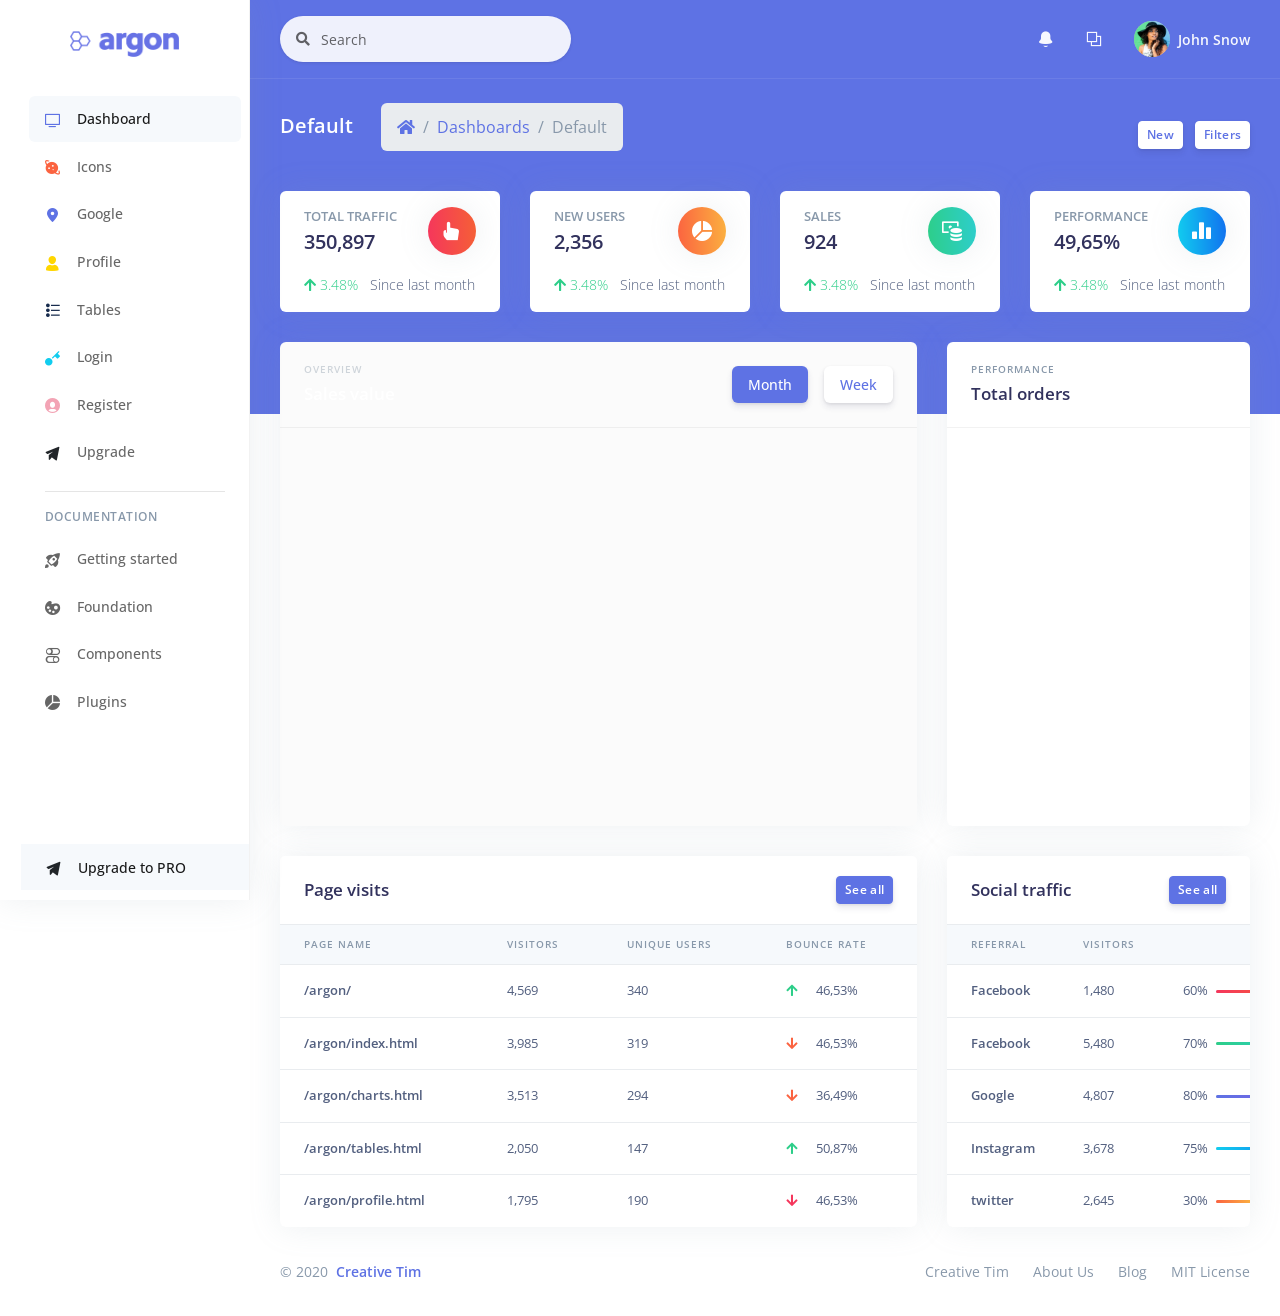
==== templates/backup.html @ ff3c2472 "settings" ====
<!--
=========================================================
* Argon Dashboard - v1.2.0
=========================================================
* Product Page: https://www.creative-tim.com/product/argon-dashboard


* Copyright  Creative Tim (http://www.creative-tim.com)
* Coded by www.creative-tim.com



=========================================================
* The above copyright notice and this permission notice shall be included in all copies or substantial portions of the Software.
-->
<!DOCTYPE html>
<html>

<head>
  <meta charset="utf-8">
  <meta name="viewport" content="width=device-width, initial-scale=1, shrink-to-fit=no">
  <meta name="description" content="Start your development with a Dashboard for Bootstrap 4.">
  <meta name="author" content="Creative Tim">
  <title>Argon Dashboard - Free Dashboard for Bootstrap 4</title>
  <!-- Favicon -->
  <link rel="icon" href="../static/assets/img/brand/favicon.png" type="image/png">
  <!-- Fonts -->
  <link rel="stylesheet" href="https://fonts.googleapis.com/css?family=Open+Sans:300,400,600,700">
  <!-- Icons -->
  <link rel="stylesheet" href="../static/assets/vendor/nucleo/css/nucleo.css" type="text/css">
  <link rel="stylesheet" href="../static/assets/vendor/@fortawesome/fontawesome-free/css/all.min.css" type="text/css">
  <!-- Page plugins -->
  <!-- Argon CSS -->
  <link rel="stylesheet" href="../static/assets/css/argon.css?v=1.2.0" type="text/css">
</head>

<body>
  <!-- Sidenav -->
  <nav class="sidenav navbar navbar-vertical  fixed-left  navbar-expand-xs navbar-light bg-white" id="sidenav-main">
    <div class="scrollbar-inner">
      <!-- Brand -->
      <div class="sidenav-header  align-items-center">
        <a class="navbar-brand" href="javascript:void(0)">
          <img src="../static/assets/img/brand/blue.png" class="navbar-brand-img" alt="...">
        </a>
      </div>
      <div class="navbar-inner">
        <!-- Collapse -->
        <div class="collapse navbar-collapse" id="sidenav-collapse-main">
          <!-- Nav items -->
          <ul class="navbar-nav">
            <li class="nav-item">
              <a class="nav-link active" href="/dashboard">
                <i class="ni ni-tv-2 text-primary"></i>
                <span class="nav-link-text">Dashboard</span>
              </a>
            </li>
            <li class="nav-item">
              <a class="nav-link" href="/icons">
                <i class="ni ni-planet text-orange"></i>
                <span class="nav-link-text">Icons</span>
              </a>
            </li>
            <li class="nav-item">
              <a class="nav-link" href="/maps">
                <i class="ni ni-pin-3 text-primary"></i>
                <span class="nav-link-text">Google</span>
              </a>
            </li>
            <li class="nav-item">
              <a class="nav-link" href="/profile">
                <i class="ni ni-single-02 text-yellow"></i>
                <span class="nav-link-text">Profile</span>
              </a>
            </li>
            <li class="nav-item">
              <a class="nav-link" href="/tables">
                <i class="ni ni-bullet-list-67 text-default"></i>
                <span class="nav-link-text">Tables</span>
              </a>
            </li>
            <li class="nav-item">
              <a class="nav-link" href="/login">
                <i class="ni ni-key-25 text-info"></i>
                <span class="nav-link-text">Login</span>
              </a>
            </li>
            <li class="nav-item">
              <a class="nav-link" href="/register">
                <i class="ni ni-circle-08 text-pink"></i>
                <span class="nav-link-text">Register</span>
              </a>
            </li>
            <li class="nav-item">
              <a class="nav-link" href="/upgrade">
                <i class="ni ni-send text-dark"></i>
                <span class="nav-link-text">Upgrade</span>
              </a>
            </li>
          </ul>
          <!-- Divider -->
          <hr class="my-3">
          <!-- Heading -->
          <h6 class="navbar-heading p-0 text-muted">
            <span class="docs-normal">Documentation</span>
          </h6>
          <!-- Navigation -->
          <ul class="navbar-nav mb-md-3">
            <li class="nav-item">
              <a class="nav-link" href="https://demos.creative-tim.com/argon-dashboard/docs/getting-started/overview.html" target="_blank">
                <i class="ni ni-spaceship"></i>
                <span class="nav-link-text">Getting started</span>
              </a>
            </li>
            <li class="nav-item">
              <a class="nav-link" href="https://demos.creative-tim.com/argon-dashboard/docs/foundation/colors.html" target="_blank">
                <i class="ni ni-palette"></i>
                <span class="nav-link-text">Foundation</span>
              </a>
            </li>
            <li class="nav-item">
              <a class="nav-link" href="https://demos.creative-tim.com/argon-dashboard/docs/components/alerts.html" target="_blank">
                <i class="ni ni-ui-04"></i>
                <span class="nav-link-text">Components</span>
              </a>
            </li>
            <li class="nav-item">
              <a class="nav-link" href="https://demos.creative-tim.com/argon-dashboard/docs/plugins/charts.html" target="_blank">
                <i class="ni ni-chart-pie-35"></i>
                <span class="nav-link-text">Plugins</span>
              </a>
            </li>
            <li class="nav-item">
              <a class="nav-link active active-pro" href="/upgrade">
                <i class="ni ni-send text-dark"></i>
                <span class="nav-link-text">Upgrade to PRO</span>
              </a>
            </li>
          </ul>
        </div>
      </div>
    </div>
  </nav>
  <!-- Main content -->
  <div class="main-content" id="panel">
    <!-- Topnav -->
    <nav class="navbar navbar-top navbar-expand navbar-dark bg-primary border-bottom">
      <div class="container-fluid">
        <div class="collapse navbar-collapse" id="navbarSupportedContent">
          <!-- Search form -->
          <form class="navbar-search navbar-search-light form-inline mr-sm-3" id="navbar-search-main">
            <div class="form-group mb-0">
              <div class="input-group input-group-alternative input-group-merge">
                <div class="input-group-prepend">
                  <span class="input-group-text"><i class="fas fa-search"></i></span>
                </div>
                <input class="form-control" placeholder="Search" type="text">
              </div>
            </div>
            <button type="button" class="close" data-action="search-close" data-target="#navbar-search-main" aria-label="Close">
              <span aria-hidden="true">×</span>
            </button>
          </form>
          <!-- Navbar links -->
          <ul class="navbar-nav align-items-center  ml-md-auto ">
            <li class="nav-item d-xl-none">
              <!-- Sidenav toggler -->
              <div class="pr-3 sidenav-toggler sidenav-toggler-dark" data-action="sidenav-pin" data-target="#sidenav-main">
                <div class="sidenav-toggler-inner">
                  <i class="sidenav-toggler-line"></i>
                  <i class="sidenav-toggler-line"></i>
                  <i class="sidenav-toggler-line"></i>
                </div>
              </div>
            </li>
            <li class="nav-item d-sm-none">
              <a class="nav-link" href="#" data-action="search-show" data-target="#navbar-search-main">
                <i class="ni ni-zoom-split-in"></i>
              </a>
            </li>
            <li class="nav-item dropdown">
              <a class="nav-link" href="#" role="button" data-toggle="dropdown" aria-haspopup="true" aria-expanded="false">
                <i class="ni ni-bell-55"></i>
              </a>
              <div class="dropdown-menu dropdown-menu-xl  dropdown-menu-right  py-0 overflow-hidden">
                <!-- Dropdown header -->
                <div class="px-3 py-3">
                  <h6 class="text-sm text-muted m-0">You have <strong class="text-primary">13</strong> notifications.</h6>
                </div>
                <!-- List group -->
                <div class="list-group list-group-flush">
                  <a href="#!" class="list-group-item list-group-item-action">
                    <div class="row align-items-center">
                      <div class="col-auto">
                        <!-- Avatar -->
                        <img alt="Image placeholder" src="../static/assets/img/theme/team-1.jpg" class="avatar rounded-circle">
                      </div>
                      <div class="col ml--2">
                        <div class="d-flex justify-content-between align-items-center">
                          <div>
                            <h4 class="mb-0 text-sm">John Snow</h4>
                          </div>
                          <div class="text-right text-muted">
                            <small>2 hrs ago</small>
                          </div>
                        </div>
                        <p class="text-sm mb-0">Let's meet at Starbucks at 11:30. Wdyt?</p>
                      </div>
                    </div>
                  </a>
                  <a href="#!" class="list-group-item list-group-item-action">
                    <div class="row align-items-center">
                      <div class="col-auto">
                        <!-- Avatar -->
                        <img alt="Image placeholder" src="../static/assets/img/theme/team-2.jpg" class="avatar rounded-circle">
                      </div>
                      <div class="col ml--2">
                        <div class="d-flex justify-content-between align-items-center">
                          <div>
                            <h4 class="mb-0 text-sm">John Snow</h4>
                          </div>
                          <div class="text-right text-muted">
                            <small>3 hrs ago</small>
                          </div>
                        </div>
                        <p class="text-sm mb-0">A new issue has been reported for Argon.</p>
                      </div>
                    </div>
                  </a>
                  <a href="#!" class="list-group-item list-group-item-action">
                    <div class="row align-items-center">
                      <div class="col-auto">
                        <!-- Avatar -->
                        <img alt="Image placeholder" src="../static/assets/img/theme/team-3.jpg" class="avatar rounded-circle">
                      </div>
                      <div class="col ml--2">
                        <div class="d-flex justify-content-between align-items-center">
                          <div>
                            <h4 class="mb-0 text-sm">John Snow</h4>
                          </div>
                          <div class="text-right text-muted">
                            <small>5 hrs ago</small>
                          </div>
                        </div>
                        <p class="text-sm mb-0">Your posts have been liked a lot.</p>
                      </div>
                    </div>
                  </a>
                  <a href="#!" class="list-group-item list-group-item-action">
                    <div class="row align-items-center">
                      <div class="col-auto">
                        <!-- Avatar -->
                        <img alt="Image placeholder" src="../static/assets/img/theme/team-4.jpg" class="avatar rounded-circle">
                      </div>
                      <div class="col ml--2">
                        <div class="d-flex justify-content-between align-items-center">
                          <div>
                            <h4 class="mb-0 text-sm">John Snow</h4>
                          </div>
                          <div class="text-right text-muted">
                            <small>2 hrs ago</small>
                          </div>
                        </div>
                        <p class="text-sm mb-0">Let's meet at Starbucks at 11:30. Wdyt?</p>
                      </div>
                    </div>
                  </a>
                  <a href="#!" class="list-group-item list-group-item-action">
                    <div class="row align-items-center">
                      <div class="col-auto">
                        <!-- Avatar -->
                        <img alt="Image placeholder" src="../static/assets/img/theme/team-5.jpg" class="avatar rounded-circle">
                      </div>
                      <div class="col ml--2">
                        <div class="d-flex justify-content-between align-items-center">
                          <div>
                            <h4 class="mb-0 text-sm">John Snow</h4>
                          </div>
                          <div class="text-right text-muted">
                            <small>3 hrs ago</small>
                          </div>
                        </div>
                        <p class="text-sm mb-0">A new issue has been reported for Argon.</p>
                      </div>
                    </div>
                  </a>
                </div>
                <!-- View all -->
                <a href="#!" class="dropdown-item text-center text-primary font-weight-bold py-3">View all</a>
              </div>
            </li>
            <li class="nav-item dropdown">
              <a class="nav-link" href="#" role="button" data-toggle="dropdown" aria-haspopup="true" aria-expanded="false">
                <i class="ni ni-ungroup"></i>
              </a>
              <div class="dropdown-menu dropdown-menu-lg dropdown-menu-dark bg-default  dropdown-menu-right ">
                <div class="row shortcuts px-4">
                  <a href="#!" class="col-4 shortcut-item">
                    <span class="shortcut-media avatar rounded-circle bg-gradient-red">
                      <i class="ni ni-calendar-grid-58"></i>
                    </span>
                    <small>Calendar</small>
                  </a>
                  <a href="#!" class="col-4 shortcut-item">
                    <span class="shortcut-media avatar rounded-circle bg-gradient-orange">
                      <i class="ni ni-email-83"></i>
                    </span>
                    <small>Email</small>
                  </a>
                  <a href="#!" class="col-4 shortcut-item">
                    <span class="shortcut-media avatar rounded-circle bg-gradient-info">
                      <i class="ni ni-credit-card"></i>
                    </span>
                    <small>Payments</small>
                  </a>
                  <a href="#!" class="col-4 shortcut-item">
                    <span class="shortcut-media avatar rounded-circle bg-gradient-green">
                      <i class="ni ni-books"></i>
                    </span>
                    <small>Reports</small>
                  </a>
                  <a href="#!" class="col-4 shortcut-item">
                    <span class="shortcut-media avatar rounded-circle bg-gradient-purple">
                      <i class="ni ni-pin-3"></i>
                    </span>
                    <small>Maps</small>
                  </a>
                  <a href="#!" class="col-4 shortcut-item">
                    <span class="shortcut-media avatar rounded-circle bg-gradient-yellow">
                      <i class="ni ni-basket"></i>
                    </span>
                    <small>Shop</small>
                  </a>
                </div>
              </div>
            </li>
          </ul>
          <ul class="navbar-nav align-items-center  ml-auto ml-md-0 ">
            <li class="nav-item dropdown">
              <a class="nav-link pr-0" href="#" role="button" data-toggle="dropdown" aria-haspopup="true" aria-expanded="false">
                <div class="media align-items-center">
                  <span class="avatar avatar-sm rounded-circle">
                    <img alt="Image placeholder" src="../static/assets/img/theme/team-4.jpg">
                  </span>
                  <div class="media-body  ml-2  d-none d-lg-block">
                    <span class="mb-0 text-sm  font-weight-bold">John Snow</span>
                  </div>
                </div>
              </a>
              <div class="dropdown-menu  dropdown-menu-right ">
                <div class="dropdown-header noti-title">
                  <h6 class="text-overflow m-0">Welcome!</h6>
                </div>
                <a href="#!" class="dropdown-item">
                  <i class="ni ni-single-02"></i>
                  <span>My profile</span>
                </a>
                <a href="#!" class="dropdown-item">
                  <i class="ni ni-settings-gear-65"></i>
                  <span>Settings</span>
                </a>
                <a href="#!" class="dropdown-item">
                  <i class="ni ni-calendar-grid-58"></i>
                  <span>Activity</span>
                </a>
                <a href="#!" class="dropdown-item">
                  <i class="ni ni-support-16"></i>
                  <span>Support</span>
                </a>
                <div class="dropdown-divider"></div>
                <a href="#!" class="dropdown-item">
                  <i class="ni ni-user-run"></i>
                  <span>Logout</span>
                </a>
              </div>
            </li>
          </ul>
        </div>
      </div>
    </nav>
    <!-- Header -->
    <!-- Header -->
    <div class="header bg-primary pb-6">
      <div class="container-fluid">
        <div class="header-body">
          <div class="row align-items-center py-4">
            <div class="col-lg-6 col-7">
              <h6 class="h2 text-white d-inline-block mb-0">Default</h6>
              <nav aria-label="breadcrumb" class="d-none d-md-inline-block ml-md-4">
                <ol class="breadcrumb breadcrumb-links breadcrumb-dark">
                  <li class="breadcrumb-item"><a href="#"><i class="fas fa-home"></i></a></li>
                  <li class="breadcrumb-item"><a href="#">Dashboards</a></li>
                  <li class="breadcrumb-item active" aria-current="page">Default</li>
                </ol>
              </nav>
            </div>
            <div class="col-lg-6 col-5 text-right">
              <a href="#" class="btn btn-sm btn-neutral">New</a>
              <a href="#" class="btn btn-sm btn-neutral">Filters</a>
            </div>
          </div>
          <!-- Card stats -->
          <div class="row">
            <div class="col-xl-3 col-md-6">
              <div class="card card-stats">
                <!-- Card body -->
                <div class="card-body">
                  <div class="row">
                    <div class="col">
                      <h5 class="card-title text-uppercase text-muted mb-0">Total traffic</h5>
                      <span class="h2 font-weight-bold mb-0">350,897</span>
                    </div>
                    <div class="col-auto">
                      <div class="icon icon-shape bg-gradient-red text-white rounded-circle shadow">
                        <i class="ni ni-active-40"></i>
                      </div>
                    </div>
                  </div>
                  <p class="mt-3 mb-0 text-sm">
                    <span class="text-success mr-2"><i class="fa fa-arrow-up"></i> 3.48%</span>
                    <span class="text-nowrap">Since last month</span>
                  </p>
                </div>
              </div>
            </div>
            <div class="col-xl-3 col-md-6">
              <div class="card card-stats">
                <!-- Card body -->
                <div class="card-body">
                  <div class="row">
                    <div class="col">
                      <h5 class="card-title text-uppercase text-muted mb-0">New users</h5>
                      <span class="h2 font-weight-bold mb-0">2,356</span>
                    </div>
                    <div class="col-auto">
                      <div class="icon icon-shape bg-gradient-orange text-white rounded-circle shadow">
                        <i class="ni ni-chart-pie-35"></i>
                      </div>
                    </div>
                  </div>
                  <p class="mt-3 mb-0 text-sm">
                    <span class="text-success mr-2"><i class="fa fa-arrow-up"></i> 3.48%</span>
                    <span class="text-nowrap">Since last month</span>
                  </p>
                </div>
              </div>
            </div>
            <div class="col-xl-3 col-md-6">
              <div class="card card-stats">
                <!-- Card body -->
                <div class="card-body">
                  <div class="row">
                    <div class="col">
                      <h5 class="card-title text-uppercase text-muted mb-0">Sales</h5>
                      <span class="h2 font-weight-bold mb-0">924</span>
                    </div>
                    <div class="col-auto">
                      <div class="icon icon-shape bg-gradient-green text-white rounded-circle shadow">
                        <i class="ni ni-money-coins"></i>
                      </div>
                    </div>
                  </div>
                  <p class="mt-3 mb-0 text-sm">
                    <span class="text-success mr-2"><i class="fa fa-arrow-up"></i> 3.48%</span>
                    <span class="text-nowrap">Since last month</span>
                  </p>
                </div>
              </div>
            </div>
            <div class="col-xl-3 col-md-6">
              <div class="card card-stats">
                <!-- Card body -->
                <div class="card-body">
                  <div class="row">
                    <div class="col">
                      <h5 class="card-title text-uppercase text-muted mb-0">Performance</h5>
                      <span class="h2 font-weight-bold mb-0">49,65%</span>
                    </div>
                    <div class="col-auto">
                      <div class="icon icon-shape bg-gradient-info text-white rounded-circle shadow">
                        <i class="ni ni-chart-bar-32"></i>
                      </div>
                    </div>
                  </div>
                  <p class="mt-3 mb-0 text-sm">
                    <span class="text-success mr-2"><i class="fa fa-arrow-up"></i> 3.48%</span>
                    <span class="text-nowrap">Since last month</span>
                  </p>
                </div>
              </div>
            </div>
          </div>
        </div>
      </div>
    </div>
    <!-- Page content -->
    <div class="container-fluid mt--6">
      <div class="row">
        <div class="col-xl-8">
          <div class="card bg-default">
            <div class="card-header bg-transparent">
              <div class="row align-items-center">
                <div class="col">
                  <h6 class="text-light text-uppercase ls-1 mb-1">Overview</h6>
                  <h5 class="h3 text-white mb-0">Sales value</h5>
                </div>
                <div class="col">
                  <ul class="nav nav-pills justify-content-end">
                    <li class="nav-item mr-2 mr-md-0" data-toggle="chart" data-target="#chart-sales-dark" data-update='{"data":{"datasets":[{"data":[0, 20, 10, 30, 15, 40, 20, 60, 60]}]}}' data-prefix="$" data-suffix="k">
                      <a href="#" class="nav-link py-2 px-3 active" data-toggle="tab">
                        <span class="d-none d-md-block">Month</span>
                        <span class="d-md-none">M</span>
                      </a>
                    </li>
                    <li class="nav-item" data-toggle="chart" data-target="#chart-sales-dark" data-update='{"data":{"datasets":[{"data":[0, 20, 5, 25, 10, 30, 15, 40, 40]}]}}' data-prefix="$" data-suffix="k">
                      <a href="#" class="nav-link py-2 px-3" data-toggle="tab">
                        <span class="d-none d-md-block">Week</span>
                        <span class="d-md-none">W</span>
                      </a>
                    </li>
                  </ul>
                </div>
              </div>
            </div>
            <div class="card-body">
              <!-- Chart -->
              <div class="chart">
                <!-- Chart wrapper -->
                <canvas id="chart-sales-dark" class="chart-canvas"></canvas>
              </div>
            </div>
          </div>
        </div>
        <div class="col-xl-4">
          <div class="card">
            <div class="card-header bg-transparent">
              <div class="row align-items-center">
                <div class="col">
                  <h6 class="text-uppercase text-muted ls-1 mb-1">Performance</h6>
                  <h5 class="h3 mb-0">Total orders</h5>
                </div>
              </div>
            </div>
            <div class="card-body">
              <!-- Chart -->
              <div class="chart">
                <canvas id="chart-bars" class="chart-canvas"></canvas>
              </div>
            </div>
          </div>
        </div>
      </div>
      <div class="row">
        <div class="col-xl-8">
          <div class="card">
            <div class="card-header border-0">
              <div class="row align-items-center">
                <div class="col">
                  <h3 class="mb-0">Page visits</h3>
                </div>
                <div class="col text-right">
                  <a href="#!" class="btn btn-sm btn-primary">See all</a>
                </div>
              </div>
            </div>
            <div class="table-responsive">
              <!-- Projects table -->
              <table class="table align-items-center table-flush">
                <thead class="thead-light">
                  <tr>
                    <th scope="col">Page name</th>
                    <th scope="col">Visitors</th>
                    <th scope="col">Unique users</th>
                    <th scope="col">Bounce rate</th>
                  </tr>
                </thead>
                <tbody>
                  <tr>
                    <th scope="row">
                      /argon/
                    </th>
                    <td>
                      4,569
                    </td>
                    <td>
                      340
                    </td>
                    <td>
                      <i class="fas fa-arrow-up text-success mr-3"></i> 46,53%
                    </td>
                  </tr>
                  <tr>
                    <th scope="row">
                      /argon/index.html
                    </th>
                    <td>
                      3,985
                    </td>
                    <td>
                      319
                    </td>
                    <td>
                      <i class="fas fa-arrow-down text-warning mr-3"></i> 46,53%
                    </td>
                  </tr>
                  <tr>
                    <th scope="row">
                      /argon/charts.html
                    </th>
                    <td>
                      3,513
                    </td>
                    <td>
                      294
                    </td>
                    <td>
                      <i class="fas fa-arrow-down text-warning mr-3"></i> 36,49%
                    </td>
                  </tr>
                  <tr>
                    <th scope="row">
                      /argon/tables.html
                    </th>
                    <td>
                      2,050
                    </td>
                    <td>
                      147
                    </td>
                    <td>
                      <i class="fas fa-arrow-up text-success mr-3"></i> 50,87%
                    </td>
                  </tr>
                  <tr>
                    <th scope="row">
                      /argon/profile.html
                    </th>
                    <td>
                      1,795
                    </td>
                    <td>
                      190
                    </td>
                    <td>
                      <i class="fas fa-arrow-down text-danger mr-3"></i> 46,53%
                    </td>
                  </tr>
                </tbody>
              </table>
            </div>
          </div>
        </div>
        <div class="col-xl-4">
          <div class="card">
            <div class="card-header border-0">
              <div class="row align-items-center">
                <div class="col">
                  <h3 class="mb-0">Social traffic</h3>
                </div>
                <div class="col text-right">
                  <a href="#!" class="btn btn-sm btn-primary">See all</a>
                </div>
              </div>
            </div>
            <div class="table-responsive">
              <!-- Projects table -->
              <table class="table align-items-center table-flush">
                <thead class="thead-light">
                  <tr>
                    <th scope="col">Referral</th>
                    <th scope="col">Visitors</th>
                    <th scope="col"></th>
                  </tr>
                </thead>
                <tbody>
                  <tr>
                    <th scope="row">
                      Facebook
                    </th>
                    <td>
                      1,480
                    </td>
                    <td>
                      <div class="d-flex align-items-center">
                        <span class="mr-2">60%</span>
                        <div>
                          <div class="progress">
                            <div class="progress-bar bg-gradient-danger" role="progressbar" aria-valuenow="60" aria-valuemin="0" aria-valuemax="100" style="width: 60%;"></div>
                          </div>
                        </div>
                      </div>
                    </td>
                  </tr>
                  <tr>
                    <th scope="row">
                      Facebook
                    </th>
                    <td>
                      5,480
                    </td>
                    <td>
                      <div class="d-flex align-items-center">
                        <span class="mr-2">70%</span>
                        <div>
                          <div class="progress">
                            <div class="progress-bar bg-gradient-success" role="progressbar" aria-valuenow="70" aria-valuemin="0" aria-valuemax="100" style="width: 70%;"></div>
                          </div>
                        </div>
                      </div>
                    </td>
                  </tr>
                  <tr>
                    <th scope="row">
                      Google
                    </th>
                    <td>
                      4,807
                    </td>
                    <td>
                      <div class="d-flex align-items-center">
                        <span class="mr-2">80%</span>
                        <div>
                          <div class="progress">
                            <div class="progress-bar bg-gradient-primary" role="progressbar" aria-valuenow="80" aria-valuemin="0" aria-valuemax="100" style="width: 80%;"></div>
                          </div>
                        </div>
                      </div>
                    </td>
                  </tr>
                  <tr>
                    <th scope="row">
                      Instagram
                    </th>
                    <td>
                      3,678
                    </td>
                    <td>
                      <div class="d-flex align-items-center">
                        <span class="mr-2">75%</span>
                        <div>
                          <div class="progress">
                            <div class="progress-bar bg-gradient-info" role="progressbar" aria-valuenow="75" aria-valuemin="0" aria-valuemax="100" style="width: 75%;"></div>
                          </div>
                        </div>
                      </div>
                    </td>
                  </tr>
                  <tr>
                    <th scope="row">
                      twitter
                    </th>
                    <td>
                      2,645
                    </td>
                    <td>
                      <div class="d-flex align-items-center">
                        <span class="mr-2">30%</span>
                        <div>
                          <div class="progress">
                            <div class="progress-bar bg-gradient-warning" role="progressbar" aria-valuenow="30" aria-valuemin="0" aria-valuemax="100" style="width: 30%;"></div>
                          </div>
                        </div>
                      </div>
                    </td>
                  </tr>
                </tbody>
              </table>
            </div>
          </div>
        </div>
      </div>
      <!-- Footer -->
      <footer class="footer pt-0">
        <div class="row align-items-center justify-content-lg-between">
          <div class="col-lg-6">
            <div class="copyright text-center  text-lg-left  text-muted">
              &copy; 2020 <a href="https://www.creative-tim.com" class="font-weight-bold ml-1" target="_blank">Creative Tim</a>
            </div>
          </div>
          <div class="col-lg-6">
            <ul class="nav nav-footer justify-content-center justify-content-lg-end">
              <li class="nav-item">
                <a href="https://www.creative-tim.com" class="nav-link" target="_blank">Creative Tim</a>
              </li>
              <li class="nav-item">
                <a href="https://www.creative-tim.com/presentation" class="nav-link" target="_blank">About Us</a>
              </li>
              <li class="nav-item">
                <a href="http://blog.creative-tim.com" class="nav-link" target="_blank">Blog</a>
              </li>
              <li class="nav-item">
                <a href="https://github.com/creativetimofficial/argon-dashboard/blob/master/LICENSE.md" class="nav-link" target="_blank">MIT License</a>
              </li>
            </ul>
          </div>
        </div>
      </footer>
    </div>
  </div>
  <!-- Argon Scripts -->
  <!-- Core -->
  <script src="../static/assets/vendor/jquery/dist/jquery.min.js"></script>
  <script src="../static/assets/vendor/bootstrap/dist/js/bootstrap.bundle.min.js"></script>
  <script src="../static/assets/vendor/js-cookie/js.cookie.js"></script>
  <script src="../static/assets/vendor/jquery.scrollbar/jquery.scrollbar.min.js"></script>
  <script src="../static/assets/vendor/jquery-scroll-lock/dist/jquery-scrollLock.min.js"></script>
  <!-- Optional JS -->
  <script src="../static/assets/vendor/chart.js/dist/Chart.min.js"></script>
  <script src="../static/assets/vendor/chart.js/dist/Chart.extension.js"></script>
  <!-- Argon JS -->
  <script src="../static/assets/js/argon.js?v=1.2.0"></script>
</body>

</html>
---- static/assets/vendor/nucleo/css/nucleo.css ----
/*--------------------------------

hermes-dashboard-icons Web Font - built using nucleoapp.com
License - nucleoapp.com/license/

-------------------------------- */
@font-face {
  font-family: 'NucleoIcons';
  src: url('../fonts/nucleo-icons.eot');
  src: url('../fonts/nucleo-icons.eot') format('embedded-opentype'), url('../fonts/nucleo-icons.woff2') format('woff2'), url('../fonts/nucleo-icons.woff') format('woff'), url('../fonts/nucleo-icons.ttf') format('truetype'), url('../fonts/nucleo-icons.svg') format('svg');
  font-weight: normal;
  font-style: normal;
}
/*------------------------
    base class definition
-------------------------*/
.ni {
  display: inline-block;
  font: normal normal normal 14px/1 NucleoIcons;
  font-size: inherit;
  text-rendering: auto;
  -webkit-font-smoothing: antialiased;
  -moz-osx-font-smoothing: grayscale;
}
/*------------------------
  change icon size
-------------------------*/
.ni-lg {
  font-size: 1.33333333em;
  line-height: 0.75em;
  vertical-align: -15%;
}
.ni-2x {
  font-size: 2em;
}
.ni-3x {
  font-size: 3em;
}
.ni-4x {
  font-size: 4em;
}
.ni-5x {
  font-size: 5em;
}

/*----------------------------------
  add a square/circle background
-----------------------------------*/
.ni.square,
.ni.circle {
  padding: 0.33333333em;
  vertical-align: -16%;
  background-color: #eee;
}
.ni.circle {
  border-radius: 50%;
}
/*------------------------
  list icons
-------------------------*/
.ni-ul {
  padding-left: 0;
  margin-left: 2.14285714em;
  list-style-type: none;
}
.ni-ul > li {
  position: relative;
}
.ni-ul > li > .ni {
  position: absolute;
  left: -1.57142857em;
  top: 0.14285714em;
  text-align: center;
}
.ni-ul > li > .ni.lg {
  top: 0;
  left: -1.35714286em;
}
.ni-ul > li > .ni.circle,
.ni-ul > li > .ni.square {
  top: -0.19047619em;
  left: -1.9047619em;
}
/*------------------------
  spinning icons
-------------------------*/
.ni.spin {
  -webkit-animation: nc-spin 2s infinite linear;
  -moz-animation: nc-spin 2s infinite linear;
  animation: nc-spin 2s infinite linear;
}
@-webkit-keyframes nc-spin {
  0% {
    -webkit-transform: rotate(0deg);
  }
  100% {
    -webkit-transform: rotate(360deg);
  }
}
@-moz-keyframes nc-spin {
  0% {
    -moz-transform: rotate(0deg);
  }
  100% {
    -moz-transform: rotate(360deg);
  }
}
@keyframes nc-spin {
  0% {
    -webkit-transform: rotate(0deg);
    -moz-transform: rotate(0deg);
    -ms-transform: rotate(0deg);
    -o-transform: rotate(0deg);
    transform: rotate(0deg);
  }
  100% {
    -webkit-transform: rotate(360deg);
    -moz-transform: rotate(360deg);
    -ms-transform: rotate(360deg);
    -o-transform: rotate(360deg);
    transform: rotate(360deg);
  }
}
/*------------------------
  rotated/flipped icons
-------------------------*/
.ni.rotate-90 {
  filter: progid:DXImageTransform.Microsoft.BasicImage(rotation=1);
  -webkit-transform: rotate(90deg);
  -moz-transform: rotate(90deg);
  -ms-transform: rotate(90deg);
  -o-transform: rotate(90deg);
  transform: rotate(90deg);
}
.ni.rotate-180 {
  filter: progid:DXImageTransform.Microsoft.BasicImage(rotation=2);
  -webkit-transform: rotate(180deg);
  -moz-transform: rotate(180deg);
  -ms-transform: rotate(180deg);
  -o-transform: rotate(180deg);
  transform: rotate(180deg);
}
.ni.rotate-270 {
  filter: progid:DXImageTransform.Microsoft.BasicImage(rotation=3);
  -webkit-transform: rotate(270deg);
  -moz-transform: rotate(270deg);
  -ms-transform: rotate(270deg);
  -o-transform: rotate(270deg);
  transform: rotate(270deg);
}
.ni.flip-y {
  filter: progid:DXImageTransform.Microsoft.BasicImage(rotation=0);
  -webkit-transform: scale(-1, 1);
  -moz-transform: scale(-1, 1);
  -ms-transform: scale(-1, 1);
  -o-transform: scale(-1, 1);
  transform: scale(-1, 1);
}
.ni.flip-x {
  filter: progid:DXImageTransform.Microsoft.BasicImage(rotation=2);
  -webkit-transform: scale(1, -1);
  -moz-transform: scale(1, -1);
  -ms-transform: scale(1, -1);
  -o-transform: scale(1, -1);
  transform: scale(1, -1);
}
/*------------------------
    font icons
-------------------------*/

.ni-active-40::before {
    content: "\ea02";
}

.ni-air-baloon::before {
    content: "\ea03";
}

.ni-album-2::before {
    content: "\ea04";
}

.ni-align-center::before {
    content: "\ea05";
}

.ni-align-left-2::before {
    content: "\ea06";
}

.ni-ambulance::before {
    content: "\ea07";
}

.ni-app::before {
    content: "\ea08";
}

.ni-archive-2::before {
    content: "\ea09";
}

.ni-atom::before {
    content: "\ea0a";
}

.ni-badge::before {
    content: "\ea0b";
}

.ni-bag-17::before {
    content: "\ea0c";
}

.ni-basket::before {
    content: "\ea0d";
}

.ni-bell-55::before {
    content: "\ea0e";
}

.ni-bold-down::before {
    content: "\ea0f";
}

.ni-bold-left::before {
    content: "\ea10";
}

.ni-bold-right::before {
    content: "\ea11";
}

.ni-bold-up::before {
    content: "\ea12";
}

.ni-bold::before {
    content: "\ea13";
}

.ni-book-bookmark::before {
    content: "\ea14";
}

.ni-books::before {
    content: "\ea15";
}

.ni-box-2::before {
    content: "\ea16";
}

.ni-briefcase-24::before {
    content: "\ea17";
}

.ni-building::before {
    content: "\ea18";
}

.ni-bulb-61::before {
    content: "\ea19";
}

.ni-bullet-list-67::before {
    content: "\ea1a";
}

.ni-bus-front-12::before {
    content: "\ea1b";
}

.ni-button-pause::before {
    content: "\ea1c";
}

.ni-button-play::before {
    content: "\ea1d";
}

.ni-button-power::before {
    content: "\ea1e";
}

.ni-calendar-grid-58::before {
    content: "\ea1f";
}

.ni-camera-compact::before {
    content: "\ea20";
}

.ni-caps-small::before {
    content: "\ea21";
}

.ni-cart::before {
    content: "\ea22";
}

.ni-chart-bar-32::before {
    content: "\ea23";
}

.ni-chart-pie-35::before {
    content: "\ea24";
}

.ni-chat-round::before {
    content: "\ea25";
}

.ni-check-bold::before {
    content: "\ea26";
}

.ni-circle-08::before {
    content: "\ea27";
}

.ni-cloud-download-95::before {
    content: "\ea28";
}

.ni-cloud-upload-96::before {
    content: "\ea29";
}

.ni-compass-04::before {
    content: "\ea2a";
}

.ni-controller::before {
    content: "\ea2b";
}

.ni-credit-card::before {
    content: "\ea2c";
}

.ni-curved-next::before {
    content: "\ea2d";
}

.ni-delivery-fast::before {
    content: "\ea2e";
}

.ni-diamond::before {
    content: "\ea2f";
}

.ni-email-83::before {
    content: "\ea30";
}

.ni-fat-add::before {
    content: "\ea31";
}

.ni-fat-delete::before {
    content: "\ea32";
}

.ni-fat-remove::before {
    content: "\ea33";
}

.ni-favourite-28::before {
    content: "\ea34";
}

.ni-folder-17::before {
    content: "\ea35";
}

.ni-glasses-2::before {
    content: "\ea36";
}

.ni-hat-3::before {
    content: "\ea37";
}

.ni-headphones::before {
    content: "\ea38";
}

.ni-html5::before {
    content: "\ea39";
}

.ni-istanbul::before {
    content: "\ea3a";
}

.ni-key-25::before {
    content: "\ea3b";
}

.ni-laptop::before {
    content: "\ea3c";
}

.ni-like-2::before {
    content: "\ea3d";
}

.ni-lock-circle-open::before {
    content: "\ea3e";
}

.ni-map-big::before {
    content: "\ea3f";
}

.ni-mobile-button::before {
    content: "\ea40";
}

.ni-money-coins::before {
    content: "\ea41";
}

.ni-note-03::before {
    content: "\ea42";
}

.ni-notification-70::before {
    content: "\ea43";
}

.ni-palette::before {
    content: "\ea44";
}

.ni-paper-diploma::before {
    content: "\ea45";
}

.ni-pin-3::before {
    content: "\ea46";
}

.ni-planet::before {
    content: "\ea47";
}

.ni-ruler-pencil::before {
    content: "\ea48";
}

.ni-satisfied::before {
    content: "\ea49";
}

.ni-scissors::before {
    content: "\ea4a";
}

.ni-send::before {
    content: "\ea4b";
}

.ni-settings-gear-65::before {
    content: "\ea4c";
}

.ni-settings::before {
    content: "\ea4d";
}

.ni-single-02::before {
    content: "\ea4e";
}

.ni-single-copy-04::before {
    content: "\ea4f";
}

.ni-sound-wave::before {
    content: "\ea50";
}

.ni-spaceship::before {
    content: "\ea51";
}

.ni-square-pin::before {
    content: "\ea52";
}

.ni-support-16::before {
    content: "\ea53";
}

.ni-tablet-button::before {
    content: "\ea54";
}

.ni-tag::before {
    content: "\ea55";
}

.ni-tie-bow::before {
    content: "\ea56";
}

.ni-time-alarm::before {
    content: "\ea57";
}

.ni-trophy::before {
    content: "\ea58";
}

.ni-tv-2::before {
    content: "\ea59";
}

.ni-umbrella-13::before {
    content: "\ea5a";
}

.ni-user-run::before {
    content: "\ea5b";
}

.ni-vector::before {
    content: "\ea5c";
}

.ni-watch-time::before {
    content: "\ea5d";
}

.ni-world::before {
    content: "\ea5e";
}

.ni-zoom-split-in::before {
    content: "\ea5f";
}

.ni-collection::before {
    content: "\ea60";
}

.ni-image::before {
    content: "\ea61";
}

.ni-shop::before {
    content: "\ea62";
}

.ni-ungroup::before {
    content: "\ea63";
}

.ni-world-2::before {
    content: "\ea64";
}

.ni-ui-04::before {
    content: "\ea65";
}


/* all icon font classes list here */
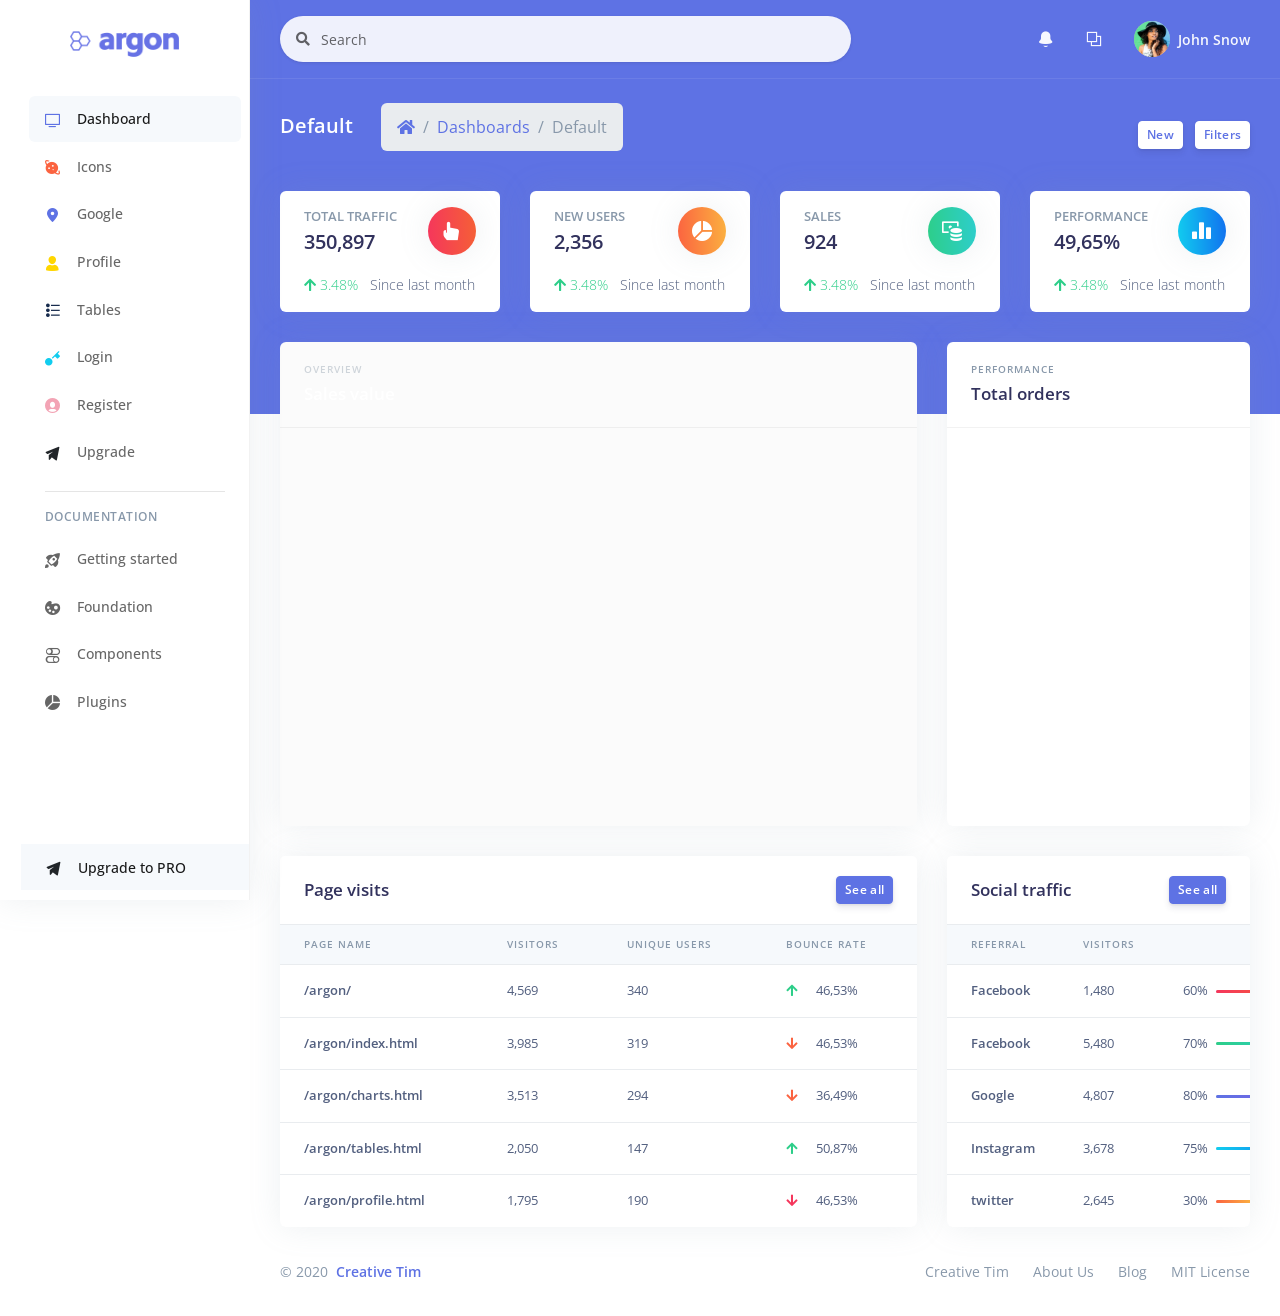
==== commit e3e82e0a: "update navbar" ====
--- a/templates/backup.html
+++ b/templates/backup.html
@@ -505,20 +505,7 @@
                   <h5 class="h3 text-white mb-0">Sales value</h5>
                 </div>
                 <div class="col">
-                  <ul class="nav nav-pills justify-content-end">
-                    <li class="nav-item mr-2 mr-md-0" data-toggle="chart" data-target="#chart-sales-dark" data-update='{"data":{"datasets":[{"data":[0, 20, 10, 30, 15, 40, 20, 60, 60]}]}}' data-prefix="$" data-suffix="k">
-                      <a href="#" class="nav-link py-2 px-3 active" data-toggle="tab">
-                        <span class="d-none d-md-block">Month</span>
-                        <span class="d-md-none">M</span>
-                      </a>
-                    </li>
-                    <li class="nav-item" data-toggle="chart" data-target="#chart-sales-dark" data-update='{"data":{"datasets":[{"data":[0, 20, 5, 25, 10, 30, 15, 40, 40]}]}}' data-prefix="$" data-suffix="k">
-                      <a href="#" class="nav-link py-2 px-3" data-toggle="tab">
-                        <span class="d-none d-md-block">Week</span>
-                        <span class="d-md-none">W</span>
-                      </a>
-                    </li>
-                  </ul>
+
                 </div>
               </div>
             </div>
@@ -526,7 +513,7 @@
               <!-- Chart -->
               <div class="chart">
                 <!-- Chart wrapper -->
-                <canvas id="chart-sales-dark" class="chart-canvas"></canvas>
+
               </div>
             </div>
           </div>
